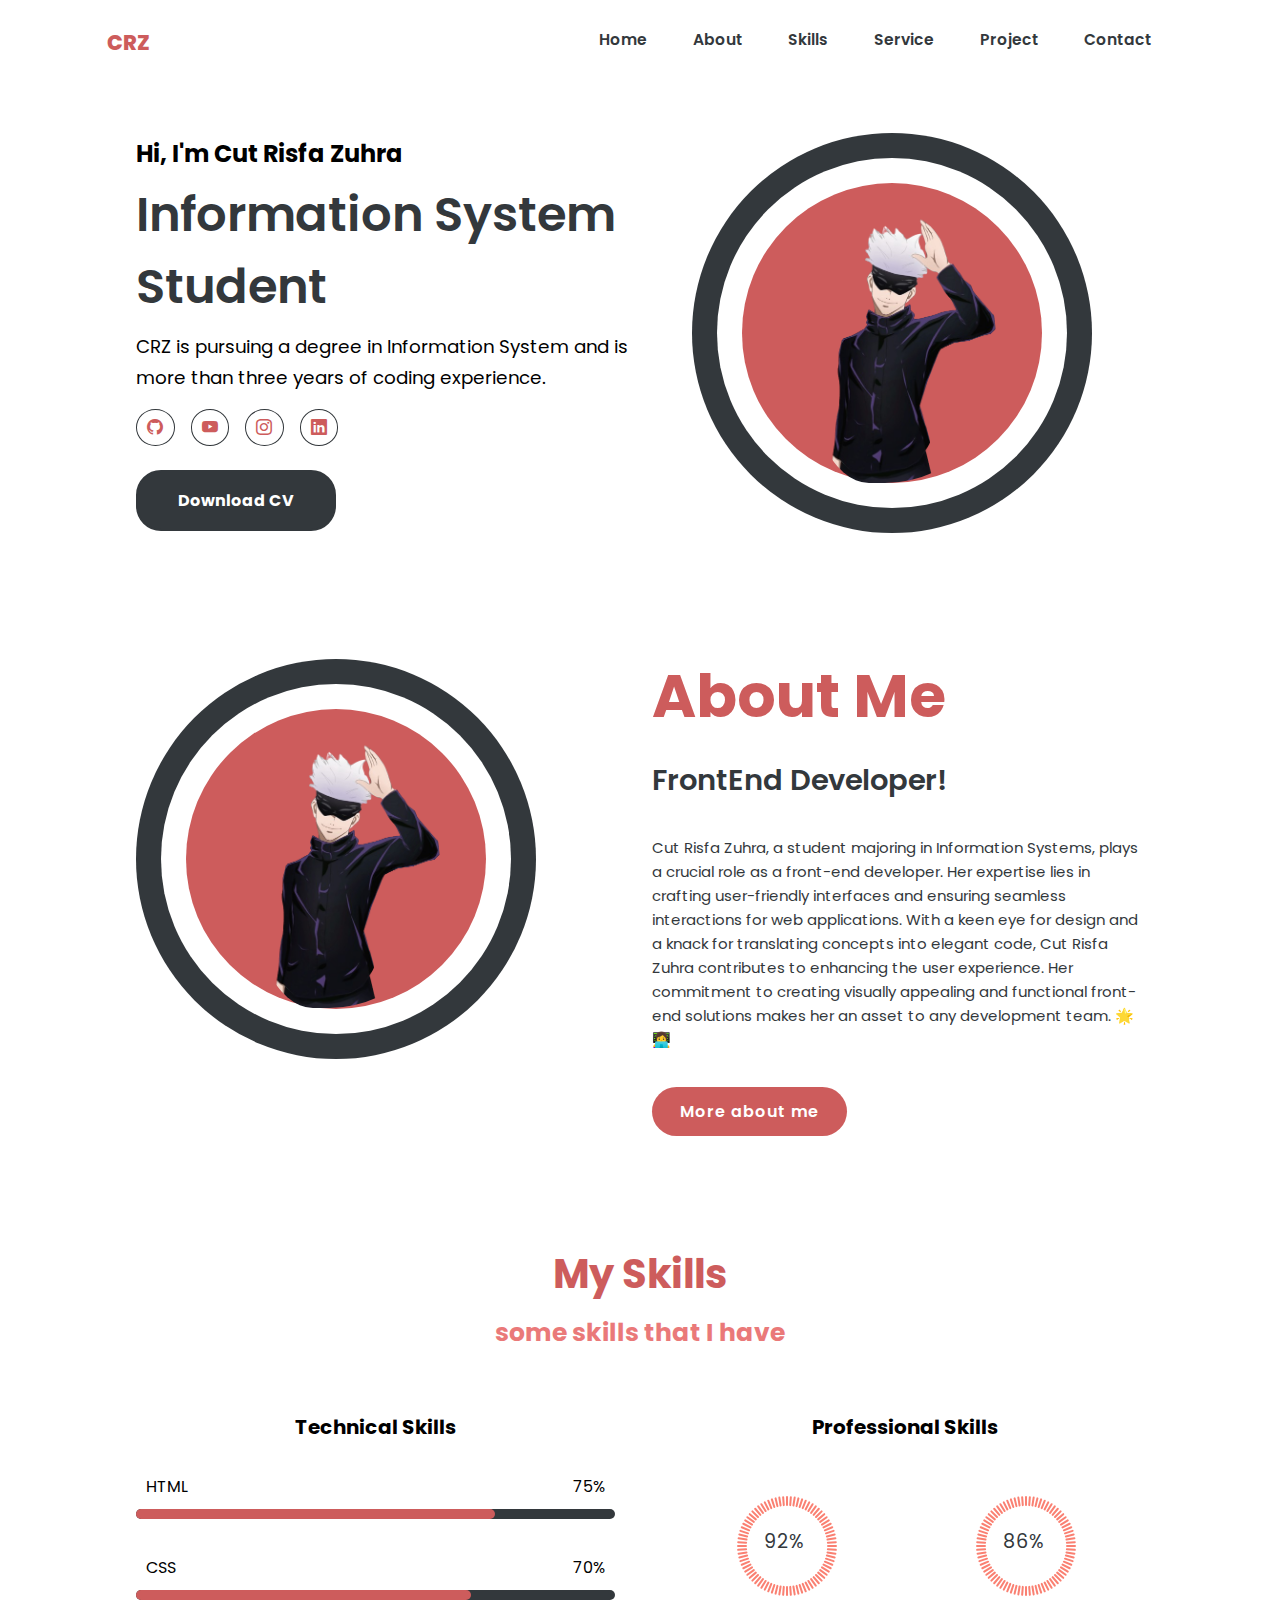
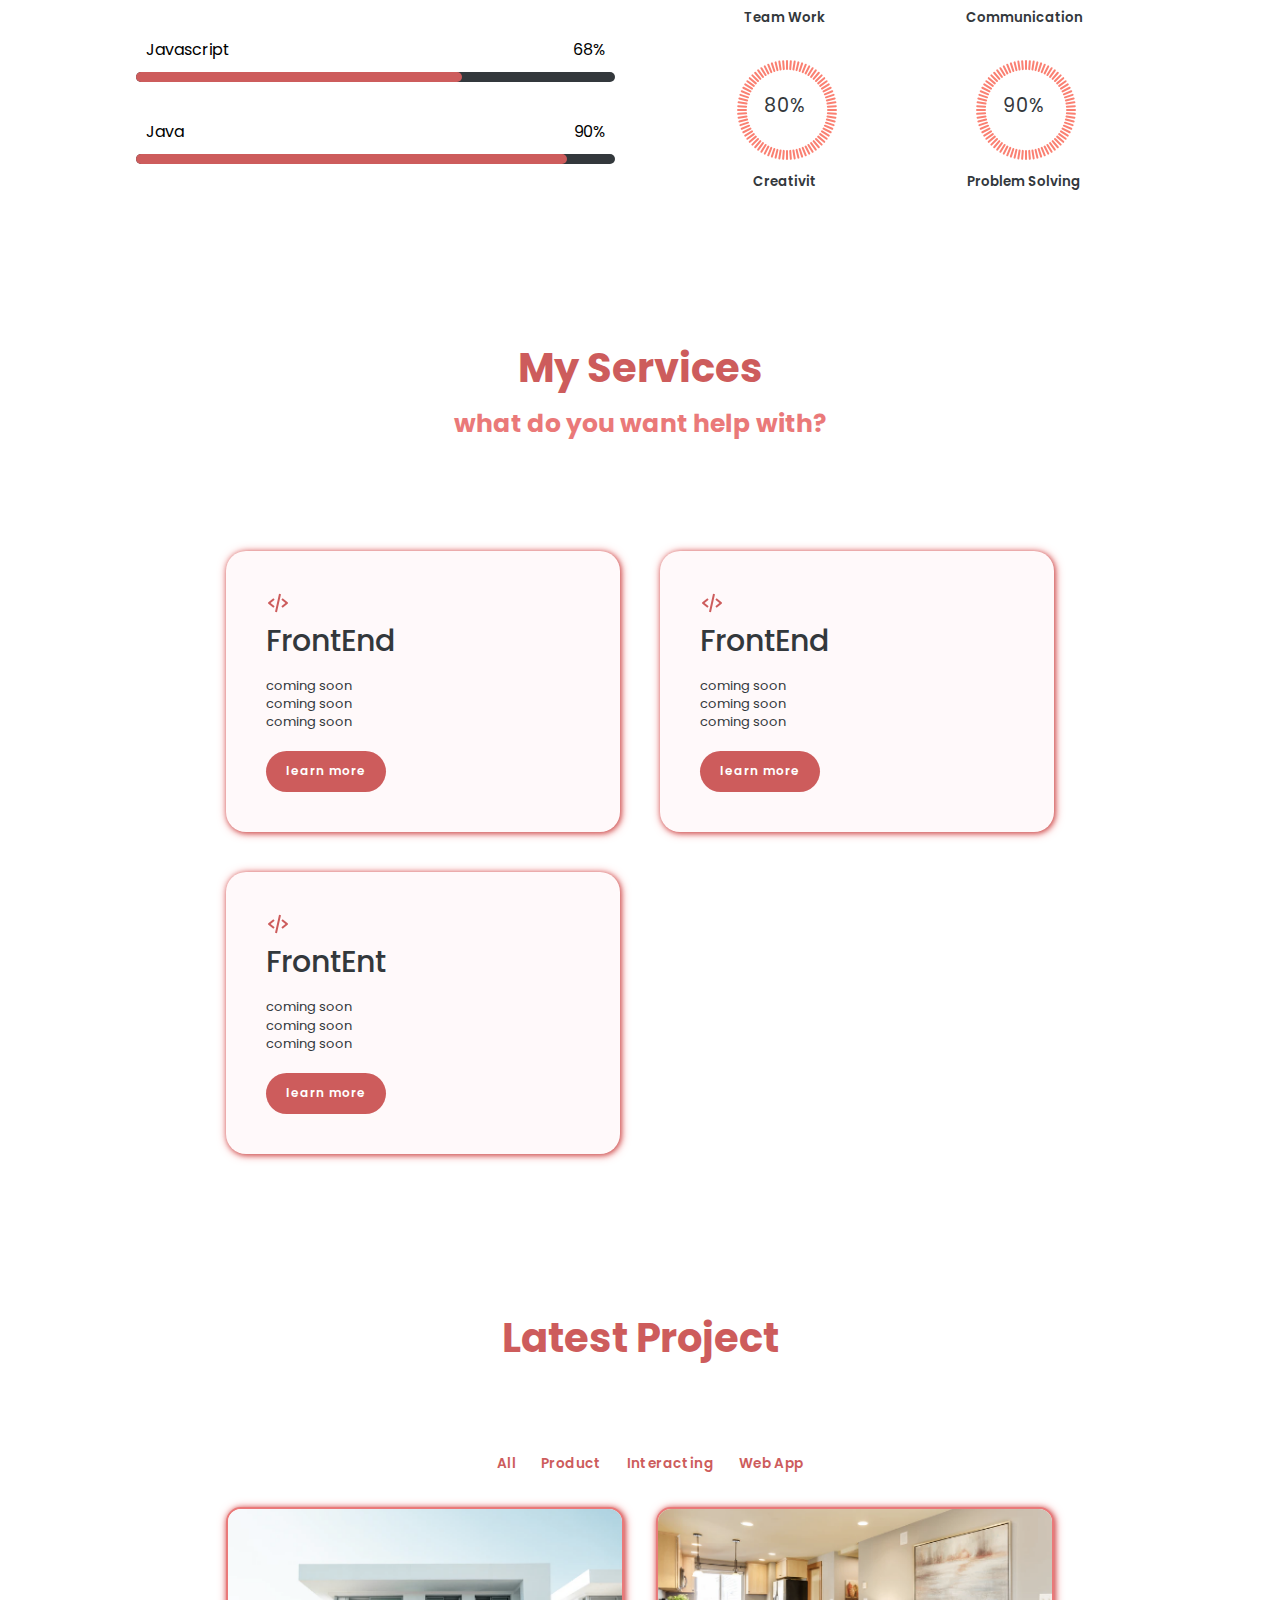
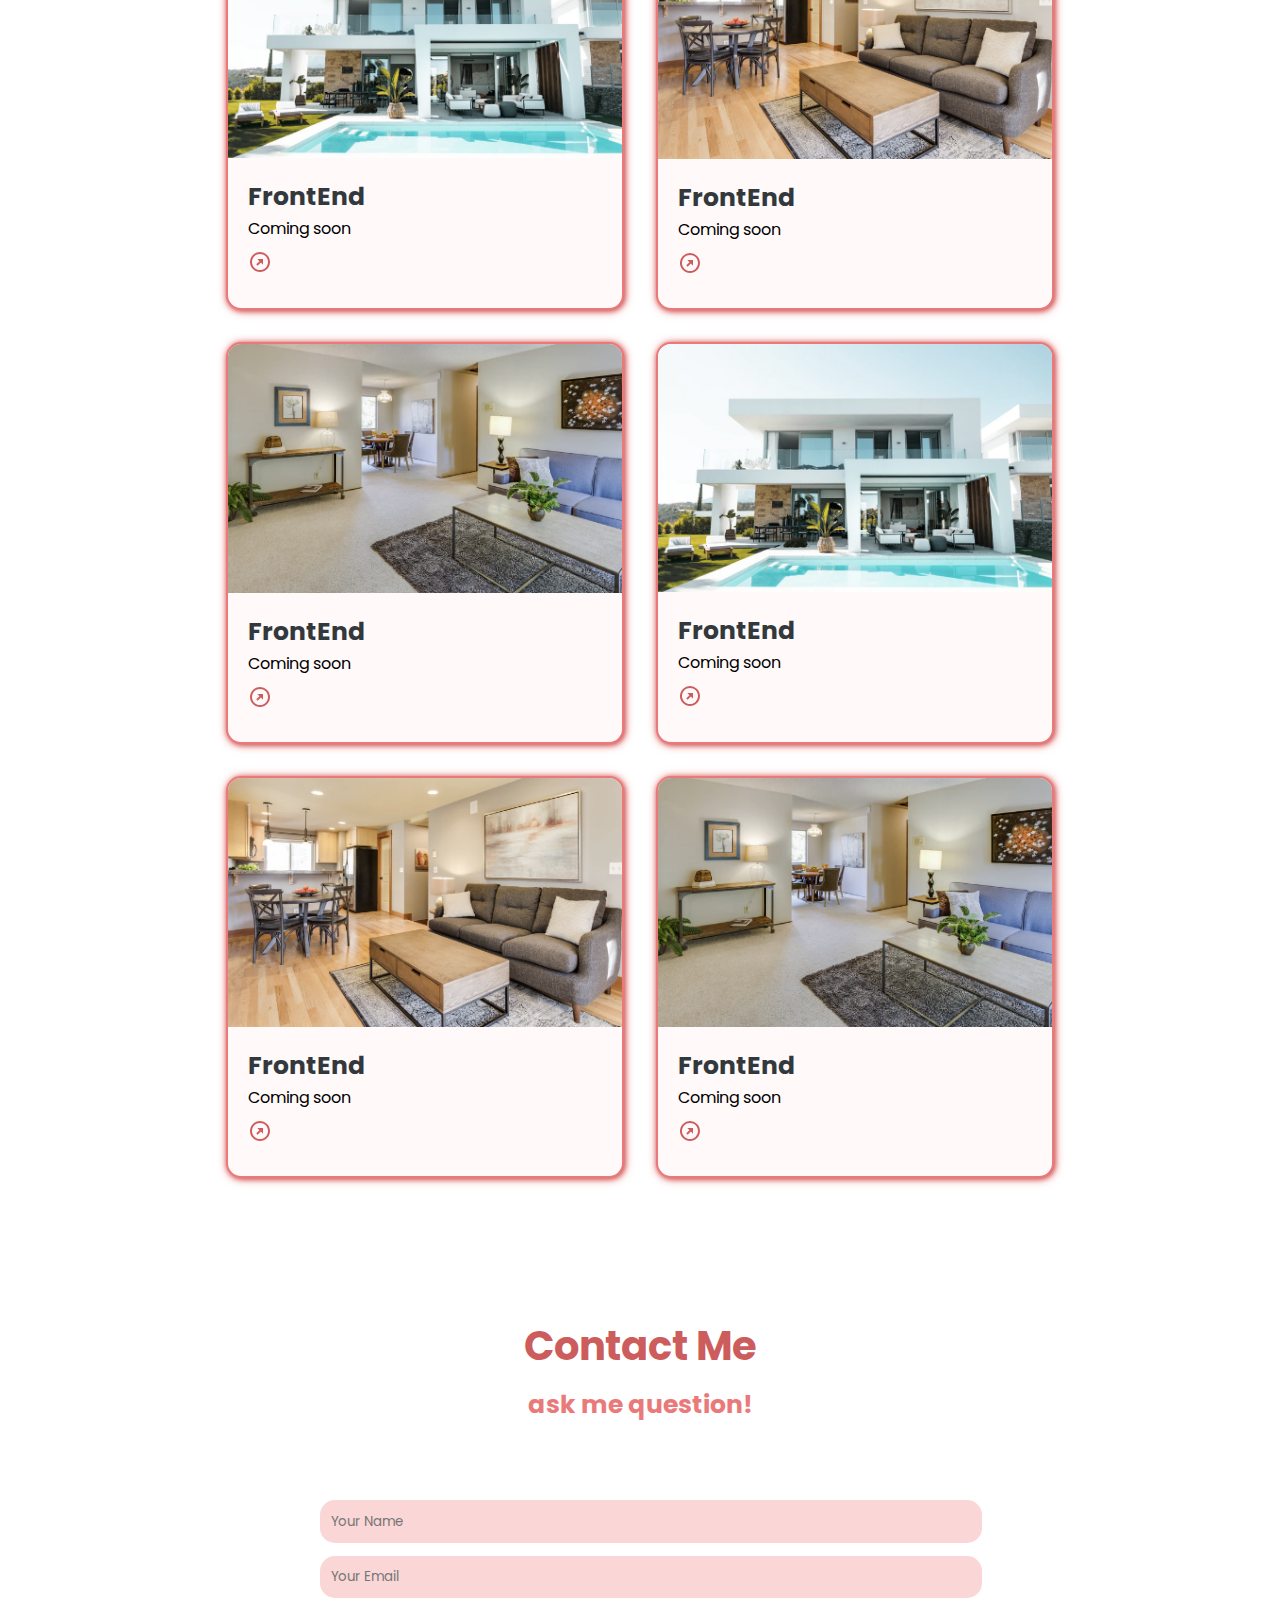
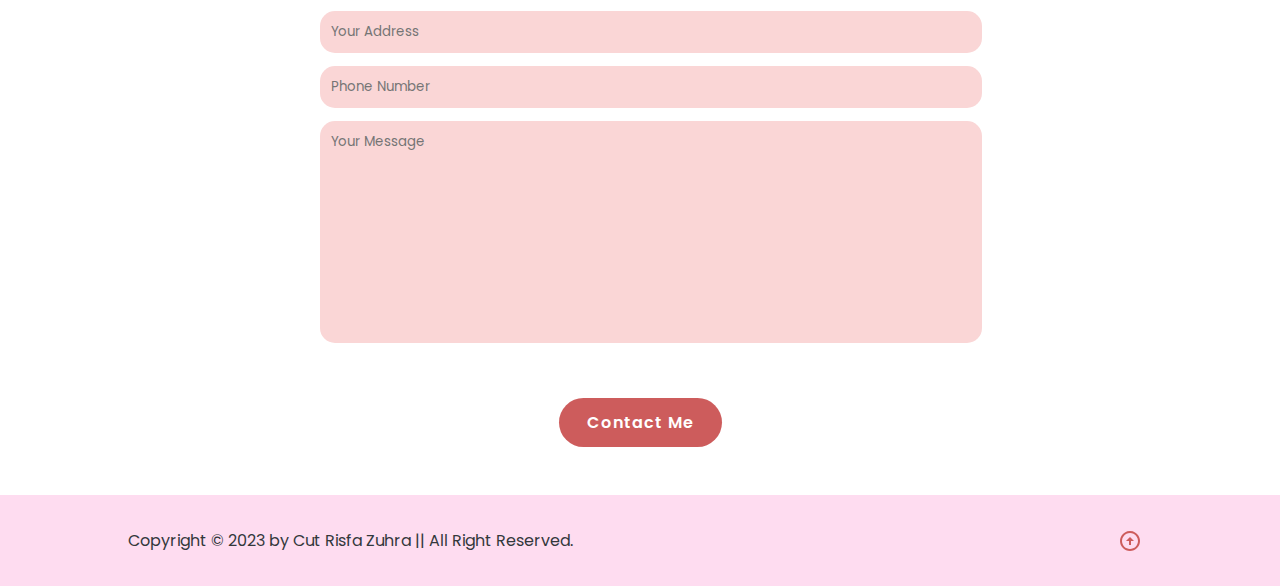
==== index.html @ cd4eb011 "update index" ====
<!DOCTYPE html>
<html lang="en">

<head>
    <meta charset="UTF-8">
    <meta http-equiv="X-UA-Compatible" content="IE=edge">
    <meta name="viewport" content="width=device-width, initial-scale=1.0">
    <link rel="stylesheet" href="https://cdn.jsdelivr.net/npm/bootstrap-icons@1.10.5/font/bootstrap-icons.css">
    <link rel="stylesheet" href="css/style.css">
    <title>Portfolio</title>
</head>
<body>
    <!----------------------NavBar---------------------->
    <header id="header">
        <div class="logo">
            <a href="#" id="logo">CRZ</a>
        </div>
        <input type="checkbox" id="click">
        <label for="click" class="mainicon">
            <div class="menu" id="menu">
                <i class="bi bi-list"></i>
            </div>
        </label>
        <nav>
            <a href="#home">Home</a>
            <a href="#about">About</a>
            <a href="#skill">Skills</a>
            <a href="#services">Service</a>
            <a href="#portofolio">Project</a>
            <a href="#contact">Contact</a>
        </nav>
    </header>

    <!----------------------Hero---------------------->
    <section>
        <div class="main">
            <div class="Information">
                <h3>Hi, I'm Cut Risfa Zuhra</h3>
                <h1>Information System Student</h1>
                <p> CRZ is pursuing a degree in Information System and is more than three years of coding experience.
                </p>
                <div class="social">
                    <a href="#"><i class="bi bi-github"></i></a>
                    <a href="#"><i class="bi bi-youtube"></i></a>
                    <a href="https://www.instagram.com/cutrisfz_?igsh=ZHUzdHJxN2Q1emQx"><i class="bi bi-instagram"></i></a>
                    <a href="https://www.linkedin.com/in/cut-risfa-zuhra-5b2788289?utm_source=share&utm_campaign=share_via&utm_content=profile&utm_medium=android_app"><i class="bi bi-linkedin"></i></a>
                </div>
                <button class="cv-btn">Download CV</button>
            </div>
            <div class="images">
                <div class="blue-bg-outer">
                   <div class="white-bg">
                        <div class="blue-bg">
                            <img src="img/gojo-satoru-greeting-795x1024-removebg-preview.png" alt="image">
                        </div>
                   </div>
                </div>
            </div>
        </div>
    </section>

    <!----------------------About---------------------->
    <section class="about" id="about">
        <div class="about-img">
            <div class="blue-bg-outer">
                <div class="white-bg">
                     <div class="blue-bg">
                         <img src="img/gojo-satoru-greeting-795x1024-removebg-preview.png" alt="image">
                     </div>
                </div>
             </div>
        </div>
        <div class="about-text">
            <h2>About Me</h2>
            <h4>FrontEnd Developer!</h4>
            <p>Cut Risfa Zuhra, a student majoring in Information Systems, plays a crucial role as a front-end developer. Her expertise lies in crafting user-friendly interfaces and ensuring seamless interactions for web applications. With a keen eye for design and a knack for translating concepts into elegant code, Cut Risfa Zuhra contributes to enhancing the user experience. Her commitment to creating visually appealing and functional front-end solutions makes her an asset to any development team. 🌟👩‍💻</p>
            <a href="#" class="btn-box">More about me</a>
        </div>
    </section>

    <!----------------------Skills---------------------->
    <section id="skill" class="skill">
        <h1 class="title">My Skills</h1>
        <h3 class="sub-title">some skills that I have</h3>
        <div class="skill-main">
            <div class="skill-left">
                <h3>Technical Skills</h3>
                <div class="skill-bar">
                    <div class="info">
                        <p>HTML</p>
                        <p>75%</p>
                    </div>
                    <div class="bar">
                        <span class="html"></span>
                    </div>
                </div>

                <div class="skill-bar">
                    <div class="info">
                        <p>CSS</p>
                        <p>70%</p>
                    </div>
                    <div class="bar">
                        <span class="css"></span>
                    </div>
                </div>

                <div class="skill-bar">
                    <div class="info">
                        <p>Javascript</p>
                        <p>68%</p>
                    </div>
                    <div class="bar">
                        <span class="javascript"></span>
                    </div>
                </div>

                <div class="skill-bar">
                    <div class="info">
                        <p>Java</p>
                        <p>90%</p>
                    </div>
                    <div class="bar">
                        <span class="java"></span>
                    </div>
                </div>
            </div>
            <div class="skill-right">
                <h3>Professional Skills</h3>
                <div class="professional">
                    <div class="box">
                        <div class="circle" data-dots="80" data-percent="92"></div>
                        <div class="text">
                            <big>92%</big>
                            <small>Team Work</small>
                        </div>
                    </div>

                    <div class="box">
                        <div class="circle" data-dots="80" data-percent="86"></div>
                        <div class="text">
                            <big>86%</big>
                            <small>Communication</small>
                        </div>
                    </div>

                    <div class="box">
                        <div class="circle" data-dots="80" data-percent="80"></div>
                        <div class="text">
                            <big>80%</big>
                            <small>Creativit</small>
                        </div>
                    </div>

                    <div class="box">
                        <div class="circle" data-dots="80" data-percent="90"></div>
                        <div class="text">
                            <big>90%</big>
                            <small>Problem Solving</small>
                        </div>
                    </div>

                </div>
            </div>
        </div>
    </section>

    <!----------------------Service---------------------->
    <section>
        <div class="services" id="services">
            <div class="container">
                <h1 class="title">My Services</h1>
                <h3 class="sub-title">what do you want help with?</h3>
                <div class="services-list">
                    <div>
                        <svg xmlns="http://www.w3.org/2000/svg" width="24" height="24" viewBox="0 0 24 24" style="fill: rgba(205, 92, 92, 1);transform: msFilter"><path d="m7.375 16.781 1.25-1.562L4.601 12l4.024-3.219-1.25-1.562-5 4a1 1 0 0 0 0 1.562l5 4zm9.25-9.562-1.25 1.562L19.399 12l-4.024 3.219 1.25 1.562 5-4a1 1 0 0 0 0-1.562l-5-4zm-1.649-4.003-4 18-1.953-.434 4-18z"></path></svg>
                        <h2>FrontEnd</h2>
                        <p>coming soon</p>
                        <p>coming soon</p>
                        <p>coming soon</p>
                        <a href="#" class="read">learn more</a>
                    </div>
                    <div>
                        <svg xmlns="http://www.w3.org/2000/svg" width="24" height="24" viewBox="0 0 24 24" style="fill: rgba(205, 92, 92, 1);transform: msFilter"><path d="m7.375 16.781 1.25-1.562L4.601 12l4.024-3.219-1.25-1.562-5 4a1 1 0 0 0 0 1.562l5 4zm9.25-9.562-1.25 1.562L19.399 12l-4.024 3.219 1.25 1.562 5-4a1 1 0 0 0 0-1.562l-5-4zm-1.649-4.003-4 18-1.953-.434 4-18z"></path></svg>
                        <h2>FrontEnd</h2>
                        <p>coming soon</p>
                        <p>coming soon</p>
                        <p>coming soon</p>
                        <a href="#" class="read">learn more</a>
                    </div>
                    <div>
                        <svg xmlns="http://www.w3.org/2000/svg" width="24" height="24" viewBox="0 0 24 24" style="fill: rgba(205, 92, 92, 1);transform: msFilter"><path d="m7.375 16.781 1.25-1.562L4.601 12l4.024-3.219-1.25-1.562-5 4a1 1 0 0 0 0 1.562l5 4zm9.25-9.562-1.25 1.562L19.399 12l-4.024 3.219 1.25 1.562 5-4a1 1 0 0 0 0-1.562l-5-4zm-1.649-4.003-4 18-1.953-.434 4-18z"></path></svg>
                        <h2>FrontEnt</h2>
                        <p>coming soon</p>
                        <p>coming soon</p>
                        <p>coming soon</p>
                        <a href="#" class="read">learn more</a>
                    </div>
                </div>
            </div>
        </div>
    </section>

    <!----------------------Project---------------------->
    <section id="portofolio" class="portofolio">
        <div class="main-text">
            <h1 class="title">Latest Project</h1>
        </div>
        <div class="container">
            <div class="fillter-button">
                <button class="btn" data-filter="all">All</button>
                <button class="btn" data-filter=".product">Product</button>
                <button class="btn" data-filter=".inter">Interacting</button>
                <button class="btn" data-filter=".web">Web App</button>
            </div>
            <div class="portofolio-list">
                <div class="porto-box mix product">
                    <div class="porto-image">
                        <img src="img/house-4.png">
                    </div>
                    <div class="porto-content">
                        <h3>FrontEnd</h3>
                        <p>Coming soon</p>
                        <a href="#"><svg xmlns="http://www.w3.org/2000/svg" width="24" height="24" viewBox="0 0 24 24" style="fill: rgba(205, 92, 92, 1);transform: msFilter"><path d="M12.006 2.007a9.927 9.927 0 0 0-7.071 2.922c-3.898 3.899-3.898 10.243 0 14.142 1.885 1.885 4.396 2.923 7.071 2.923s5.187-1.038 7.071-2.923c3.898-3.898 3.898-10.242 0-14.142a9.928 9.928 0 0 0-7.071-2.922zm5.657 15.649c-1.507 1.507-3.517 2.337-5.657 2.337s-4.15-.83-5.657-2.337c-3.118-3.119-3.118-8.194 0-11.313 1.507-1.507 3.516-2.336 5.657-2.336s4.15.829 5.657 2.336c3.118 3.119 3.118 8.194 0 11.313z"></path><path d="m11.467 11.125-3.214 3.214 1.414 1.414 3.214-3.214 2.125 2.124V9H9.343z"></path></svg></a>
                    </div>
                </div>

                <div class="porto-box mix inter">
                    <div class="porto-image">
                        <img src="img/house-2.png">
                    </div>
                    <div class="porto-content">
                        <h3>FrontEnd</h3>
                        <p>Coming soon</p>
                        <a href="#"><svg xmlns="http://www.w3.org/2000/svg" width="24" height="24" viewBox="0 0 24 24" style="fill: rgba(205, 92, 92, 1);transform: msFilter"><path d="M12.006 2.007a9.927 9.927 0 0 0-7.071 2.922c-3.898 3.899-3.898 10.243 0 14.142 1.885 1.885 4.396 2.923 7.071 2.923s5.187-1.038 7.071-2.923c3.898-3.898 3.898-10.242 0-14.142a9.928 9.928 0 0 0-7.071-2.922zm5.657 15.649c-1.507 1.507-3.517 2.337-5.657 2.337s-4.15-.83-5.657-2.337c-3.118-3.119-3.118-8.194 0-11.313 1.507-1.507 3.516-2.336 5.657-2.336s4.15.829 5.657 2.336c3.118 3.119 3.118 8.194 0 11.313z"></path><path d="m11.467 11.125-3.214 3.214 1.414 1.414 3.214-3.214 2.125 2.124V9H9.343z"></path></svg></a>
                    </div>
                </div>

                <div class="porto-box mix web">
                    <div class="porto-image">
                        <img src="img/house-3.png">
                    </div>
                    <div class="porto-content">
                        <h3>FrontEnd</h3>
                        <p>Coming soon</p>
                        <a href="#"><svg xmlns="http://www.w3.org/2000/svg" width="24" height="24" viewBox="0 0 24 24" style="fill: rgba(205, 92, 92, 1);transform: msFilter"><path d="M12.006 2.007a9.927 9.927 0 0 0-7.071 2.922c-3.898 3.899-3.898 10.243 0 14.142 1.885 1.885 4.396 2.923 7.071 2.923s5.187-1.038 7.071-2.923c3.898-3.898 3.898-10.242 0-14.142a9.928 9.928 0 0 0-7.071-2.922zm5.657 15.649c-1.507 1.507-3.517 2.337-5.657 2.337s-4.15-.83-5.657-2.337c-3.118-3.119-3.118-8.194 0-11.313 1.507-1.507 3.516-2.336 5.657-2.336s4.15.829 5.657 2.336c3.118 3.119 3.118 8.194 0 11.313z"></path><path d="m11.467 11.125-3.214 3.214 1.414 1.414 3.214-3.214 2.125 2.124V9H9.343z"></path></svg></a>
                    </div>
                </div>
                <div class="porto-box mix product">
                    <div class="porto-image">
                        <img src="img/house-4.png">
                    </div>
                    <div class="porto-content">
                        <h3>FrontEnd</h3>
                        <p>Coming soon</p>
                        <a href="#"><svg xmlns="http://www.w3.org/2000/svg" width="24" height="24" viewBox="0 0 24 24" style="fill: rgba(205, 92, 92, 1);transform: msFilter"><path d="M12.006 2.007a9.927 9.927 0 0 0-7.071 2.922c-3.898 3.899-3.898 10.243 0 14.142 1.885 1.885 4.396 2.923 7.071 2.923s5.187-1.038 7.071-2.923c3.898-3.898 3.898-10.242 0-14.142a9.928 9.928 0 0 0-7.071-2.922zm5.657 15.649c-1.507 1.507-3.517 2.337-5.657 2.337s-4.15-.83-5.657-2.337c-3.118-3.119-3.118-8.194 0-11.313 1.507-1.507 3.516-2.336 5.657-2.336s4.15.829 5.657 2.336c3.118 3.119 3.118 8.194 0 11.313z"></path><path d="m11.467 11.125-3.214 3.214 1.414 1.414 3.214-3.214 2.125 2.124V9H9.343z"></path></svg></a>
                    </div>
                </div>

                <div class="porto-box mix inter">
                    <div class="porto-image">
                        <img src="img/house-2.png">
                    </div>
                    <div class="porto-content">
                        <h3>FrontEnd</h3>
                        <p>Coming soon</p>
                        <a href="#"><svg xmlns="http://www.w3.org/2000/svg" width="24" height="24" viewBox="0 0 24 24" style="fill: rgba(205, 92, 92, 1);transform: msFilter"><path d="M12.006 2.007a9.927 9.927 0 0 0-7.071 2.922c-3.898 3.899-3.898 10.243 0 14.142 1.885 1.885 4.396 2.923 7.071 2.923s5.187-1.038 7.071-2.923c3.898-3.898 3.898-10.242 0-14.142a9.928 9.928 0 0 0-7.071-2.922zm5.657 15.649c-1.507 1.507-3.517 2.337-5.657 2.337s-4.15-.83-5.657-2.337c-3.118-3.119-3.118-8.194 0-11.313 1.507-1.507 3.516-2.336 5.657-2.336s4.15.829 5.657 2.336c3.118 3.119 3.118 8.194 0 11.313z"></path><path d="m11.467 11.125-3.214 3.214 1.414 1.414 3.214-3.214 2.125 2.124V9H9.343z"></path></svg></a>
                    </div>
                </div>

                <div class="porto-box mix web">
                    <div class="porto-image">
                        <img src="img/house-3.png">
                    </div>
                    <div class="porto-content">
                        <h3>FrontEnd</h3>
                        <p>Coming soon</p>
                        <a href="#"><svg xmlns="http://www.w3.org/2000/svg" width="24" height="24" viewBox="0 0 24 24" style="fill: rgba(205, 92, 92, 1);transform: msFilter"><path d="M12.006 2.007a9.927 9.927 0 0 0-7.071 2.922c-3.898 3.899-3.898 10.243 0 14.142 1.885 1.885 4.396 2.923 7.071 2.923s5.187-1.038 7.071-2.923c3.898-3.898 3.898-10.242 0-14.142a9.928 9.928 0 0 0-7.071-2.922zm5.657 15.649c-1.507 1.507-3.517 2.337-5.657 2.337s-4.15-.83-5.657-2.337c-3.118-3.119-3.118-8.194 0-11.313 1.507-1.507 3.516-2.336 5.657-2.336s4.15.829 5.657 2.336c3.118 3.119 3.118 8.194 0 11.313z"></path><path d="m11.467 11.125-3.214 3.214 1.414 1.414 3.214-3.214 2.125 2.124V9H9.343z"></path></svg></a>
                    </div>
                </div>
            </div>
        </div>
    </section>

    <!----------------------Contact Me---------------------->
    <section id="contact" class="contant">
        <div class="main-text">
            <h1 class="title">Contact Me</h1>
            <h3 class="sub-title">ask me question!</h3>
        </div>

        <form action="#">
            <input type="text" placeholder="Your Name">
            <input type="text" placeholder="Your Email">
            <input type="text" placeholder="Your Address">
            <input type="Number" placeholder="Phone Number">
            <textarea name="" id="" cols="30" rows="10" placeholder="Your Message"></textarea>
            <div class="btn-box formButton">
                <a href="#" class="btn">Contact Me</a>
            </div>
        </form>
    </section>
    
    <!----------------------Footer---------------------->
    <footer>
        <p>Copyright &copy; 2023 by Cut Risfa Zuhra || All Right Reserved.</p>
        <a href="#home"><svg xmlns="http://www.w3.org/2000/svg" width="24" height="24" viewBox="0 0 24 24" style="fill: rgba(205, 92, 92, 1);transform: msFilter"><path d="M12.001 1.993C6.486 1.994 2 6.48 2 11.994c.001 5.514 4.487 10 10 10 5.515 0 10.001-4.486 10.001-10s-4.486-10-10-10.001zM12 19.994c-4.41 0-7.999-3.589-8-8 0-4.411 3.589-8 8.001-8.001 4.411.001 8 3.59 8 8.001s-3.589 8-8.001 8z"></path><path d="m12.001 8.001-4.005 4.005h3.005V16h2v-3.994h3.004z"></path></svg></a>
    </footer>


    <script src="js/script.js"></script>
    <script src="js/script2.js"></script>
</body>
</html>
---- css/style.css ----
@import url('https://fonts.googleapis.com/css2?family=Outfit:wght@200;300;400;500;600;700;800&family=Roboto:wght@100;300;400&display=swap');
@import url('https://fonts.googleapis.com/css2?family=Poppins:wght@100;200;300;400;500;600;700;800;900&family=Sora:wght@100;300;500;700&display=swap');

:root {
    --primary-color: #CD5C5C;
    --secondary-color: #CD5C5C;
}

* {
    margin: 0;
    padding: 0;
    font-family: 'Poppins', sans-serif;
}

body {
    font-family: 'Outfit', sans-serif;
    margin: auto;
}

/*---------------------Scroll---------------------*/
::-webkit-scrollbar {
    width: 5px;
}
  
::-webkit-scrollbar-track {
    box-shadow: inset 0 0 5px white;
    border-radius: 10px;
}
  
::-webkit-scrollbar-thumb {
    background-color: #CD5C5C;
    width: 5px;
    border-radius: 10px;
}
  
::-webkit-scrollbar-thumb:hover {
    background-color: #CD5C5C;
    width: 5px;
}

/*---------------------NavBar---------------------*/

header {
    padding: 1.7rem 0;
    display: flex;
    justify-content: space-around;
    background-color: transparent;
    align-content: center;
}

.logo a {
    font-size: 1.3rem;
    font-weight: 800;
    color: var(--primary-color);
    text-decoration: none;
}

nav {
    z-index: 1;
}

nav a {
    color: #33383C;
    text-decoration: none;
    font-size: .97rem;
    font-weight: 600;
    padding: 0.4rem 1.3rem;

}

#click {
    display: none;
}

.menu {
    display: none;
}


nav a {
    position: relative;
}

nav a::before {
    content: "";
    position: absolute;
    bottom: 0;
    width: calc(100% - 2.5rem);
    height: 3px;
    background-color: var(--primary-color);
    transform: scale(0, 1);
    transform-origin: left;
    transition: transform .3s ease;
}

nav a:hover::before {
    transform: scale(1, 1);
}

section {
    margin: 3rem 8.5rem;
}

.main {
    display: flex;
    flex-wrap: wrap;
    justify-content: space-between;
    align-items: center;
}
.main h3 {
    font-size: 1.5rem;
}
.main h1 {
    font-size: 3rem;
    font-weight: 600;
    margin-top: .5rem;
    color: #33383C;
}
.main p {
    line-height: 1.7;
    font-size: 1.15rem;
    margin-top: .5rem;
}
.Information {
    width: 50%;
}

.social {
    display: flex;
    flex-wrap: wrap;
    gap: 1rem;
    margin-top: 1rem;
}

.social a {
    color: var(--secondary-color);
    font-size: 1rem;
    border: 1px solid #33383C;
    border-radius: 50%;
    padding: 0.3rem;
    text-align: center;
    width: 27px;
    height: 25px;
    display: grid;
    place-items: center;

}

.social a:hover {
    color: #fff;
    background-color: var(--secondary-color);
    box-shadow: 0 0 20px var(--secondary-color);
    border-color: var(--secondary-color);
    transition: all .3s ease-in-out;

}

/*---------------------Image---------------------*/

.images {
    width: 25em;
    height: 25em;
    border-radius: 50%;
    margin: auto;
}

.blue-bg-outer {
    width: 25em;
    height: 25em;
    border-radius: 50%;
    background: #33383C;
    display: grid;
    place-items: center;
}

.white-bg {
    width: 21.875em;
    height: 21.875em;
    border-radius: 50%;
    background: #fff;
    display: grid;
    place-items: center;
}

.blue-bg {
    width: 18.75em;
    height: 18.75em;
    border-radius: 50%;
    background: var(--primary-color);
}

.blue-bg img {
    padding-top: 29px;
    padding-left: 60px;
    position: relative;
    width: 70%;
    border-radius: 47%;
}


/*---------------------Button---------------------*/
.cv-btn {
    margin-top: 1.5rem;
    padding: 1em 2.5em;
    border-radius: 25px;
    background-color: #33383C;
    font-size: 1rem;
    font-weight: bold;
    color: white;
    border: 2px solid #33383C;
    cursor: pointer;
    transition: .3s ease-in;
}
.cv-btn:hover {
    background-color: transparent;
    color: var(--primary-color);
}

/*---------------------About Me---------------------*/
.about {
    display: grid;
    grid-template-columns: repeat(2, 1fr);
    align-items: center;
    gap: 1.5rem; 
}

.about-img img {
    padding-top: 29px;
    padding-left: 60px;
    position: relative;
    width: 70%;
    border-radius: 47%;
}

.about-text h2 {
    margin-top: 70px;
    font-size: 60px;
    color:#CD5C5C;
}

.about-text h4 {
    font-size: 29px;
    font-weight: 600;
    color: #33383C;
    line-height: 1.7;
    margin: 15px 0 30px;
}

.about-text p {
    color: #33383C;
    line-height: 1.6;
    font-size: 15px;
    font-weight: 400;
    margin-bottom: 4;
}

.btn-box {
    display: inline-block;
    padding: 12px 28px;
    background: #CD5C5C;
    border-radius: 40px;
    font-size: 16px;
    color: white;
    letter-spacing: 1px;
    text-decoration: none;
    font-weight: 600;
    margin-top: 35px;
}

.btn-box:hover {
    box-shadow: 0 0 5px #CD5C5C,
    0 0 15px #CD5C5C, 0 0 20px #CD5C5C,
    0 0 50px #CD5C5C, 0 0 100px #CD5C5C
}

/*---------------------Skills---------------------*/

.skill h1 {
    padding-top: 60px;
}

.title {
    text-align: center;
    font-size: 40px;
    padding-bottom: 10px;
    color: #CD5C5C;
}

.sub-title {
    text-align: center;
    font-size: 25px;
    padding-bottom: 60px;
    color: #ea7979;
}

.skill-bar span {
    color: #CD5C5C;
}

.skill-main {
    width: 100%;
    display: grid;
    grid-template-columns: repeat(2,1fr);
    grid-row-gap: 30px;
    grid-column-gap: 50px;
}

.skill-bar {
    margin-bottom: 2.3rem;
}

.skill-main h3 {
    margin-bottom: 2rem;
    font-size: 20px;
    text-align: center;
}

.skill-left .skill-bar .info{
    display: flex;
    justify-content: space-between;
    align-items: center;
    padding: 0 10px;
}

.skill-left .skill-bar .bar{
    width: 100%;
    height: 10px;
    background-color: #33383C;
    border-radius: 25px;
    margin-top: 10px;
    position: relative;
}

.skill-bar .bar span {
    width: 50%;
    height: 100%;
    position: absolute;
    left: 0;
    border-radius: 25px;
    background: #CD5C5C;
}

.skill-bar .bar .html {
    width: 75%;
    animation: html 2s;
}
.skill-bar .bar .css {
    width: 70%;
    animation: css 3s;
}
.skill-bar .bar .javascript {
    width: 68%;
    animation: javascript 4s;
}
.skill-bar .bar .java {
    width: 90%;
    animation: java 5s;
}

@keyframes html {
    0% {
        width: 0%;
    }
    100% {
        width: 75%;
    }
}

@keyframes css {
    0% {
        width: 0%;
    }
    100% {
        width: 70%;
    }
}

@keyframes javascript {
    0% {
        width: 0%;
    }
    100% {
        width: 68%;
    }
}

@keyframes java {
    0% {
        width: 0%;
    }
    100% {
        width: 90%;
    }
}

.professional {
    display: grid;
    grid-template-columns: 1fr 1fr;
}

.box {
    position: relative;
    margin: 10px 0;
    flex: 1 1 15rem; 
}

.box .text {
    text-align: center;
    color: #33383C;
    font-size: 1rem;
}

.box .text big{
    font: 400;
    letter-spacing: 1px;
    position: absolute;
    top: 40%;
    left: 50%;
    transform: translate(-50%, -50%);
}

.box .text small {
    display: block;
    font-weight: 600;
}

.circle {
    width: 100%;
    height: 120px;
    display: flex;
    justify-content: center;
    align-items: center;
    border: 2px solid #fff;
}

.circle .points {
    width: 2px;
    height: 10px;
    background-color: salmon;
    position: absolute;
    border-radius: 3px;
    transform: rotate(calc(var(--i)*var(--rot))) translateY(-45px);
    animation: glow 0.04s linear forwards;
    animation-delay: calc(var(--i)*0.05s);
}

@keyframes glow {
    0% {
        background: #fff;
        box-shadow: none;
    }
    100% {
        background: #ea7979;
        box-shadow: aqua;
    }
}


/*---------------------Service---------------------*/
.services {
    color: #33383C;
    font-size: 20px;
    line-height: 1.4;
    margin-bottom: 4rem;
}

.container {
    padding: 90px;
}

.services-list {
    display: grid;
    grid-template-columns: repeat(auto-fit, minmax(259px, 1fr));
    grid-gap: 40px;
    margin-top: 50px;
}

.services-list div {
    background-color: rgb(255, 249, 250);
    padding: 40px;
    font-size: 13px;
    font-weight: 13px;
    border-right: 10px;
    border-radius: 20px;
    transition: background 0.5s, transform 0.5s;
    box-shadow: 1px 1px 5px #CD5C5C,
                1px 1px 10px #ea7979
}

.services-list div i {
    font-size: 50px;
    margin-bottom: 30px;
}

.services-list div h2 {
    font-size: 30px;
    font-weight: 500;
    margin-bottom: 15px;
}

.services-list div a {
    text-decoration: none;
    color: #fff;
    font-size: 12px;
    margin-top: 20px;
    display: inline-block;
}

.read {
    display: inline-block;
    padding: 12px 20px;
    background: #CD5C5C;
    border-radius: 40px;
    font-size: 16px;
    color: #33383C;
    letter-spacing: 1px;
    text-decoration: none;
    font-weight: 600;
    animation: slideTop 1s ease forwards;
    animation-delay: 1s;
}

.read:hover {
    box-shadow: 0 0 5px #CD5C5C,
    0 0 15px #CD5C5C, 0 0 20px #CD5C5C,
    0 0 50px #CD5C5C, 0 0 100px #CD5C5C
}

.services-list div:hover {
    transform: translateY(-10px);
}

/*---------------------Projects---------------------*/
.fillter-button {
    margin: 2rem;
    text-align: center;
}

.portofolio h1 {
    margin-bottom: -50px;
}

.fillter-button .btn {
    background: none;
    outline: none;
    border: none;
    cursor: pointer;
    font-size: .85rem;
    font-weight: 600;
    letter-spacing: .4px;
    margin-left: 1.3rem;
    color: #CD5C5C;
}

.fillter-button .btn:hover {
    color: #ea7979;
}

.portofolio-list {
    display: grid;
    grid-template-columns: repeat(auto-fit, minmax(270px, 1fr));
    gap: 2rem;
}

.portofolio-list .porto-content:hover {
    transform: translateY(-10px);
}

.porto-box {
    border-radius: 15px;
    overflow: hidden;
    background:  rgb(255, 249, 250);
    grid-template-rows: 1fr auto;
    align-items: center;
    border: 2px solid #ea7979;
    box-shadow: 1px 1px 5px #CD5C5C,
    1px 1px 10px #ea7979
}

.porto-image {
    display: flex;
    align-items: center;
    justify-content: center;
}

.porto-image img {
    width: 100%;
    opacity: .5s;
    height: 100%;
    transition: .5s;
}

.porto-content {
    padding: 20px;
    border-right: 10px;
    transition: background 0.5s, transform 0.5s;
}

.porto-content h3 {
    font-size: 25px;
    color: #33383C;
}

.porto-content a {
    font-size: 30px;
    color: #33383C;
    align-items: center;
}


/*---------------------Contact Me---------------------*/
.contant form {
    text-align: center;
    max-width: 40rem;
    margin: 1rem auto;
    margin-bottom: 3rem;
}

.contant form input,
.contant form textarea {
    width: 100%;
    color: #CD5C5C;
    background: #fad6d6;
    margin-bottom: .8rem;
    border: none;
    border-radius: 15px;
    padding: .7rem;
}

.contant form textarea {
    resize: none;
}

.formButton .btn{
    background: #CD5C5C;
    text-decoration: none;
    color: #fff;
}

/*---------------------Footer---------------------*/
footer {
    padding: 1.5rem 10%;
    display: flex;
    align-items: center;
    justify-content: space-between;
    background: #fedcf0;
}

footer p {
    color: #33383C;
    
}

footer a{
    display: inline-flex;
    justify-content: center;
    padding: .6rem;
    border-radius: 5px;
}

footer a svg {
    font-size: 1rem;
}



/*---------------------Responsive---------------------*/

@media only screen and (max-width: 1024px) {
    html {
        font-size: 80%;
    }
}

@media screen and (max-width: 768px) {
    html {
        font-size: 100%;
    }

    .menu {
        display: block;
    }

    .menu {
        font-size: 1.5rem;
        color: var(--primary-color);
    }

    header {
        padding: 0.7rem 1rem;
        justify-content: space-between;
    }

    nav {
        position: absolute;
        display: flex;
        flex-direction: column;
        text-align: center;
        background-color: #fff;
        left: -100%;
        width: 100%;
        height: 100vh;
        top: 3rem;
        transition: all 0.3s ease;
    }

    nav a {
        color: var(--primary-color);
    }
    #click:checked~nav {
        left: 0;
    }
    nav a::before {
        content: none;
    }
    section {
        margin: 1rem 1.5rem;
    }
    .Information {
        width: 100%;
    }   
}

@media only screen and (max-width: 480px) {

    section {
        margin: 0 1rem;
    }
    .images {
        min-width: 15em;
    }

    .blue-bg-outer {
        width: 20em;
        height: 20em;
        margin: auto;

    }

    .white-bg {
        width: 16.875em;
        height: 16.875em;
    }

    .blue-bg {
        width: 12.75em;
        height: 12.75em;
    }

}

@media only screen and (max-width: 320px) {
    .images {
        height: 17em;
    }
    .blue-bg-outer {
        width: 16em;
        height: 16em;

    }

    .white-bg {
        width: 13em;
        height: 13em;
    }

    .blue-bg {
        width: 11em;
        height: 11em;
    }

    .blue-bg img {
        position: relative;
        bottom: 20px;
        right: 10px;
        width: 100%;
    }
}
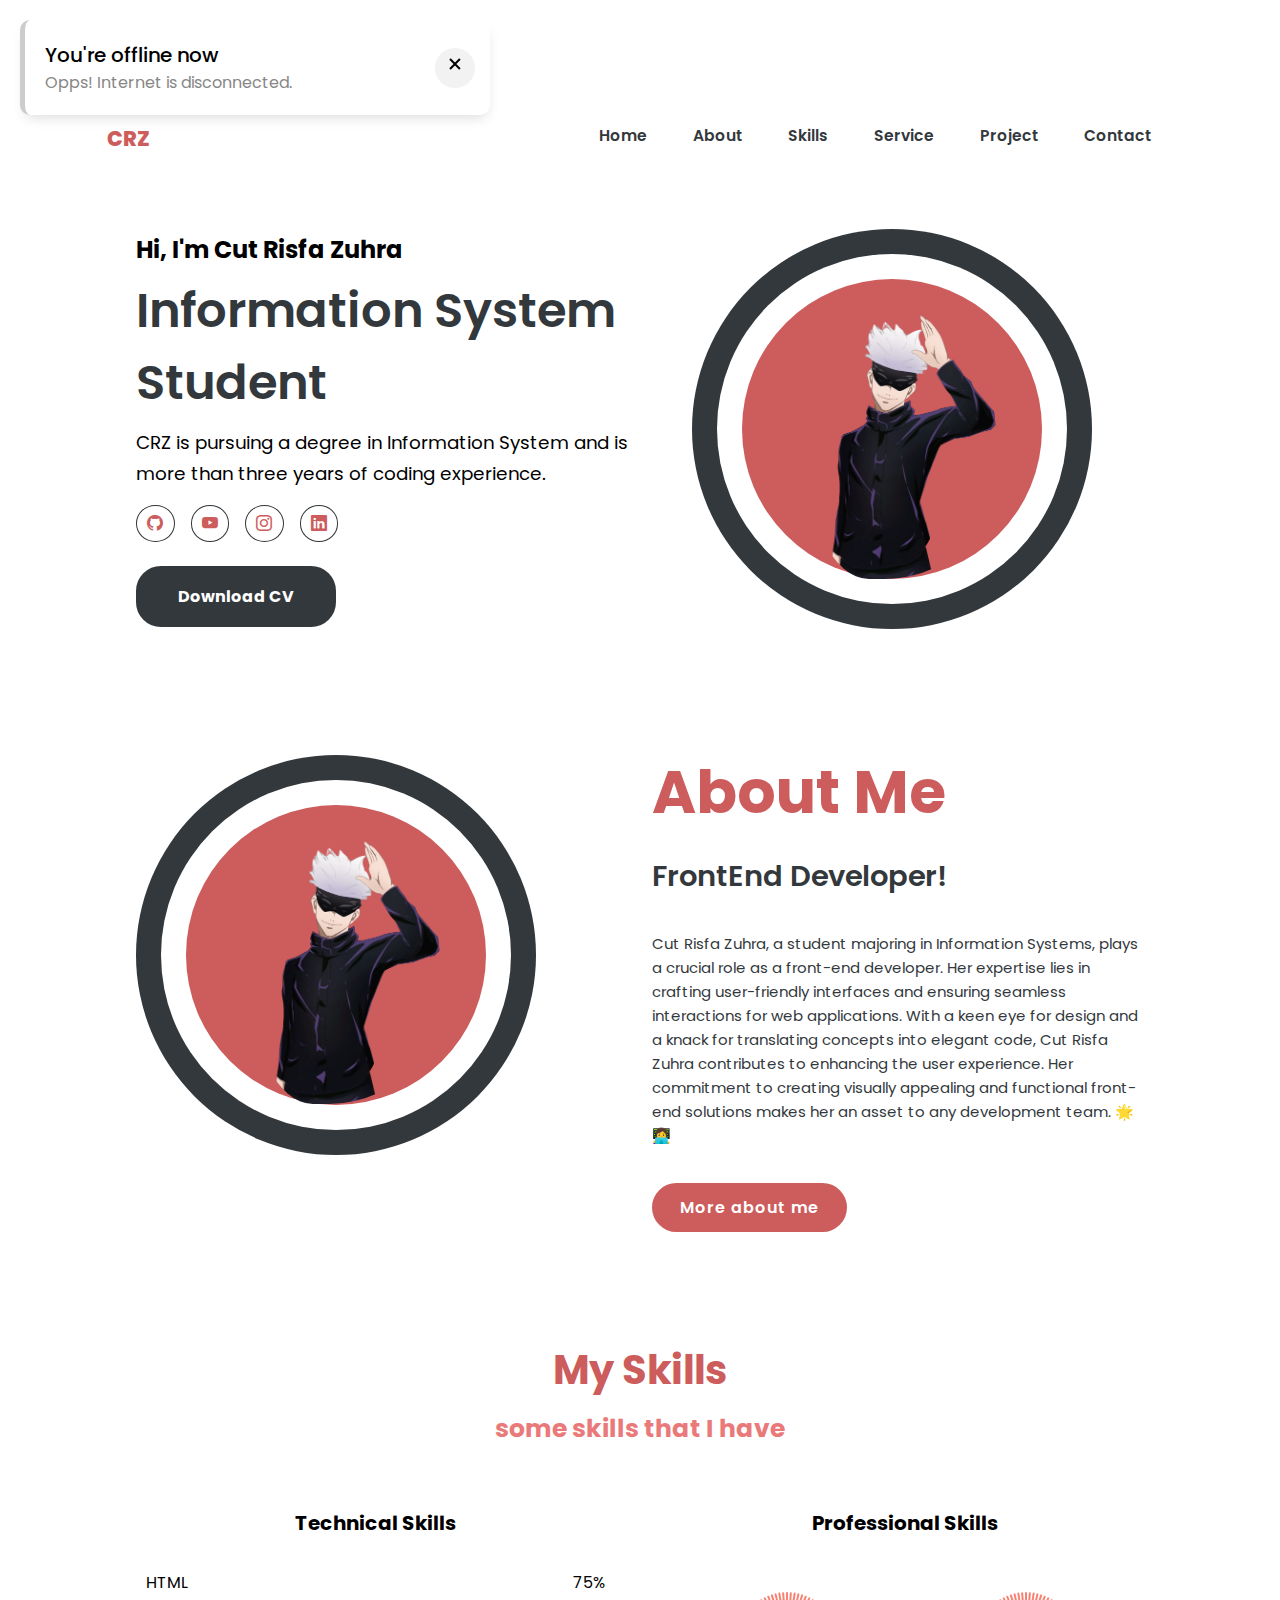
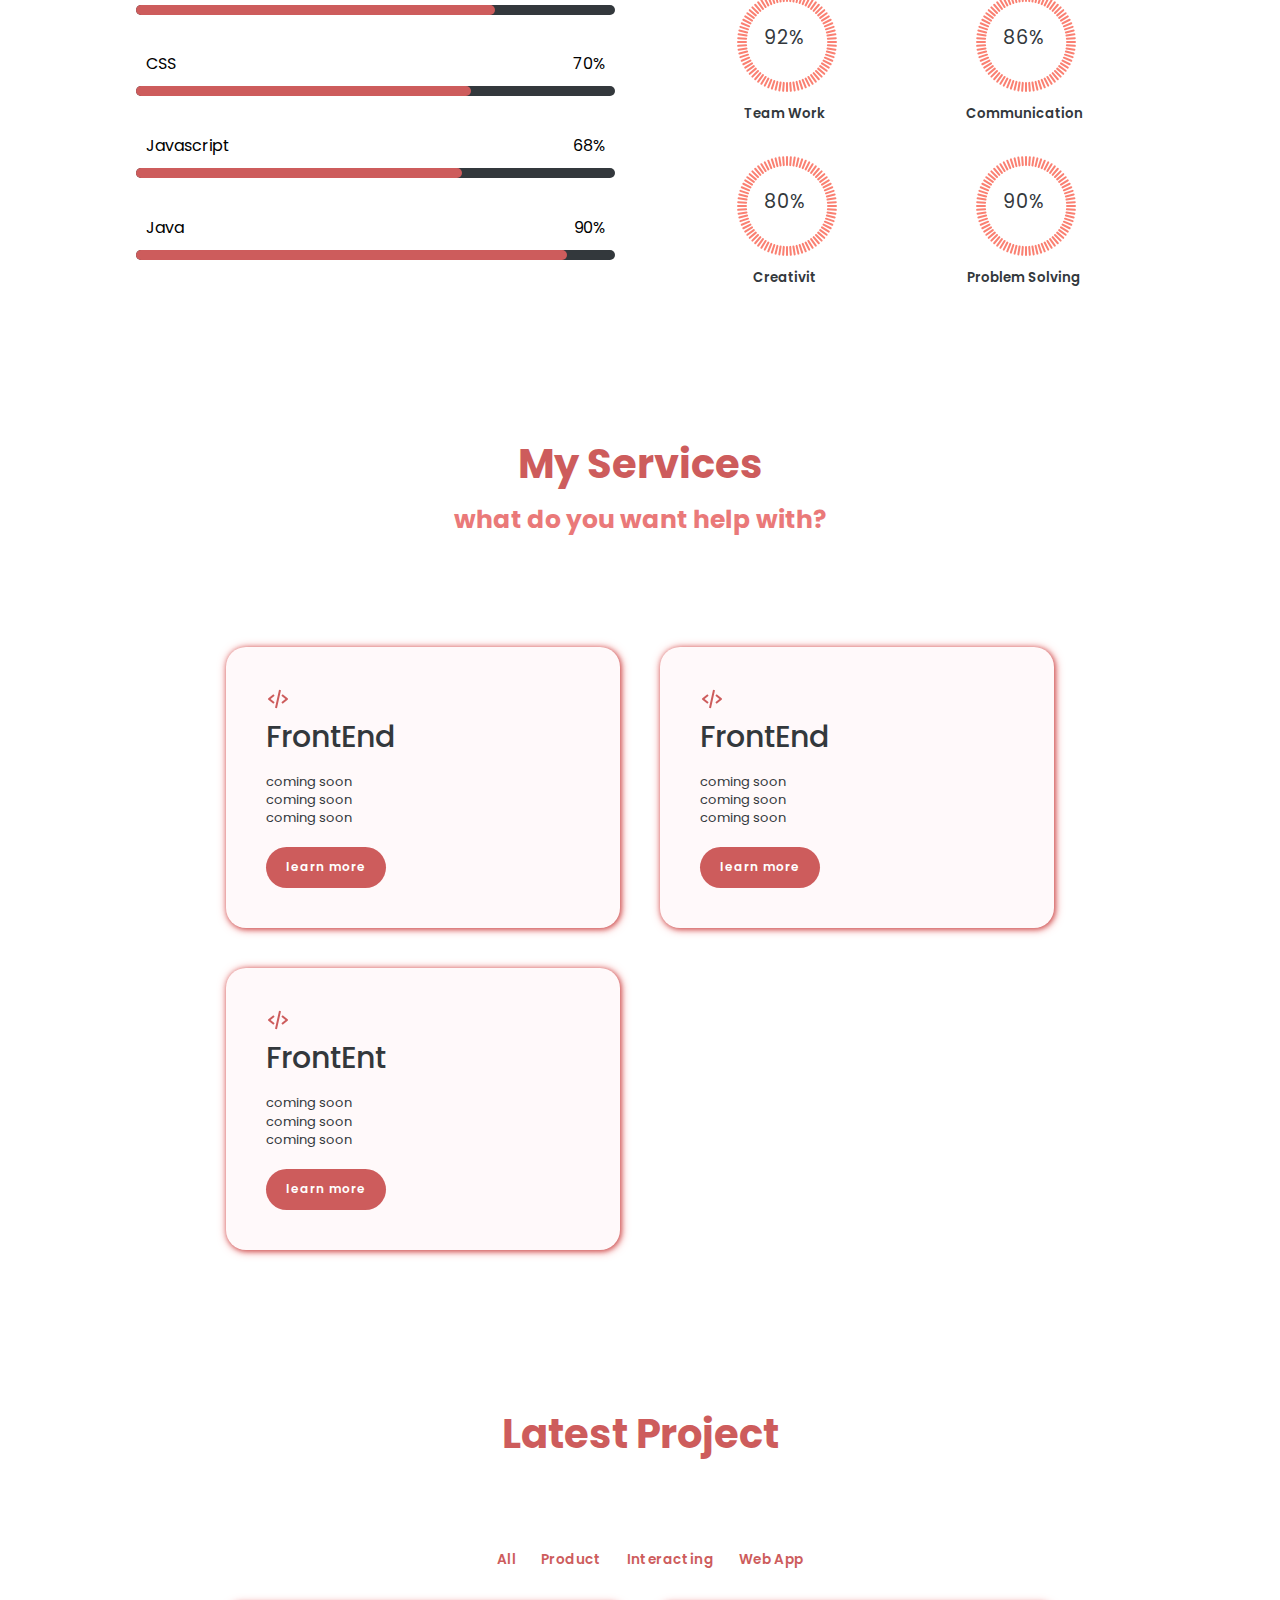
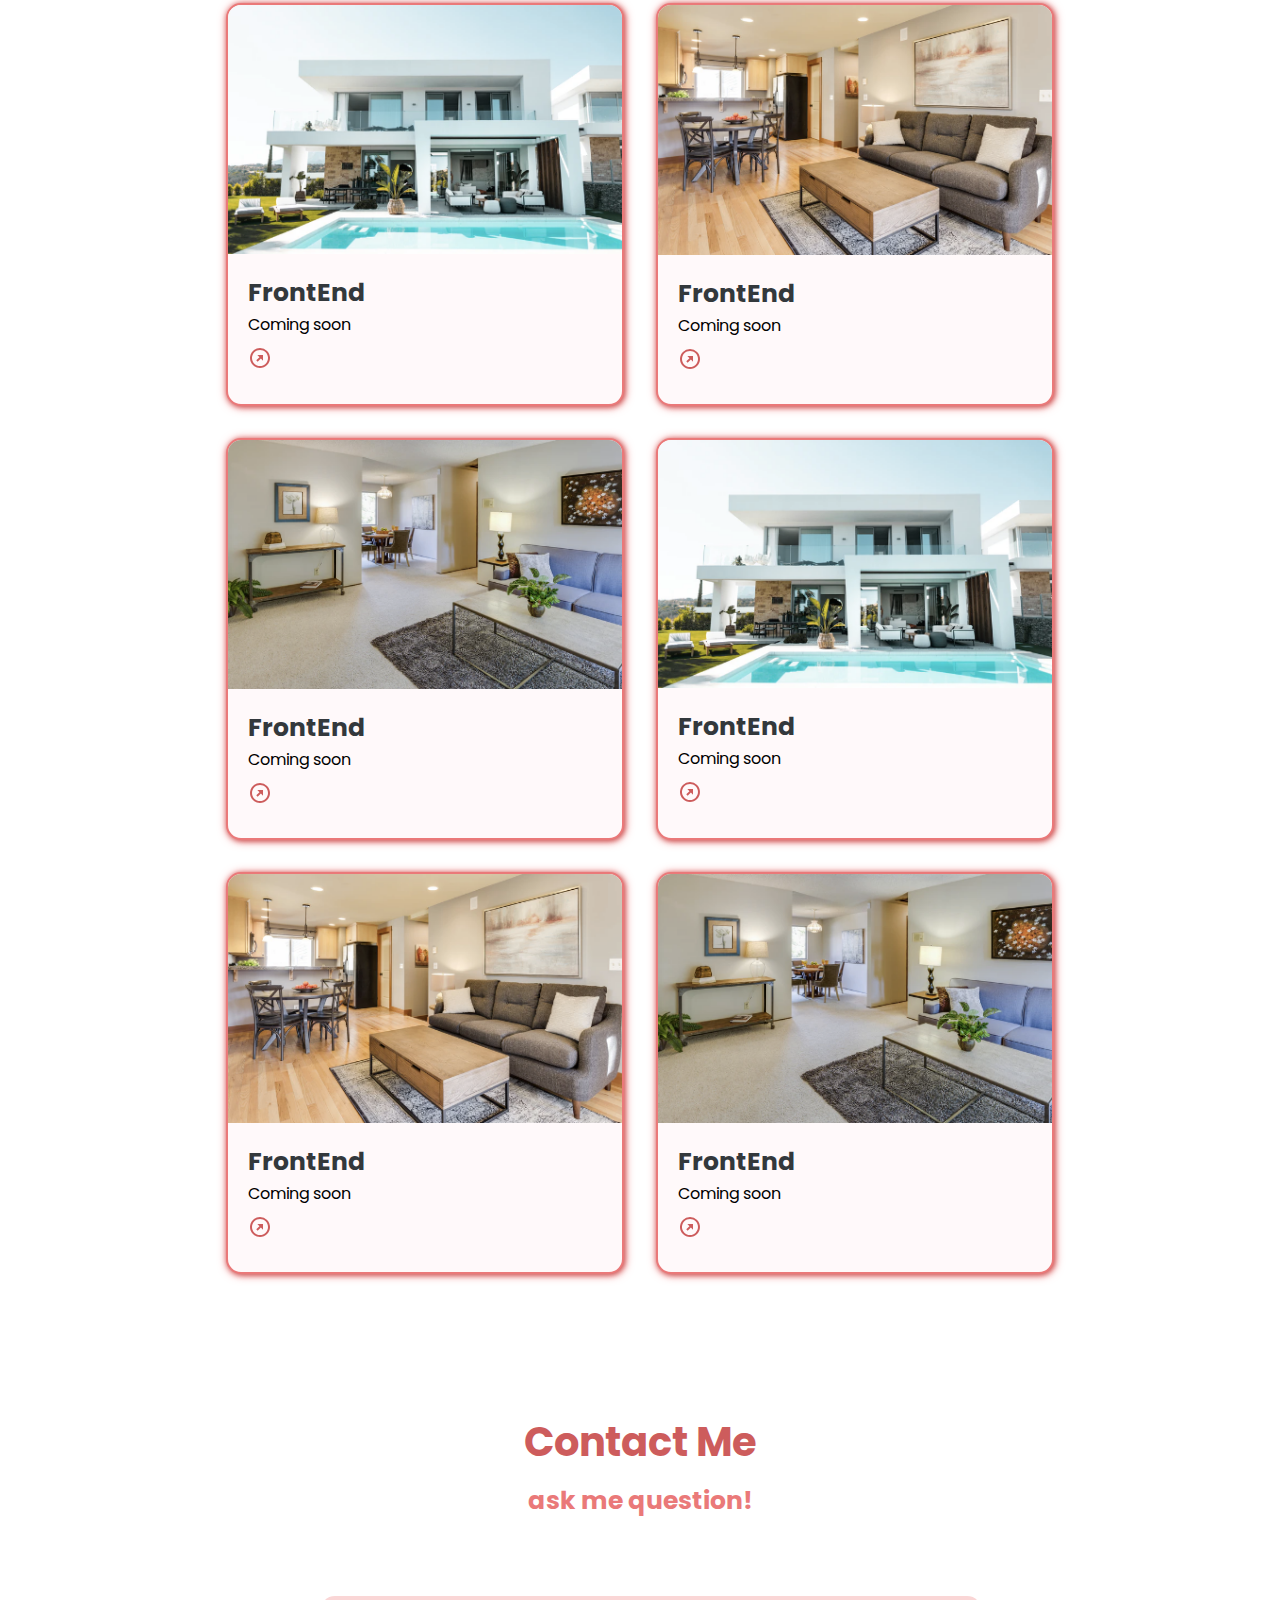
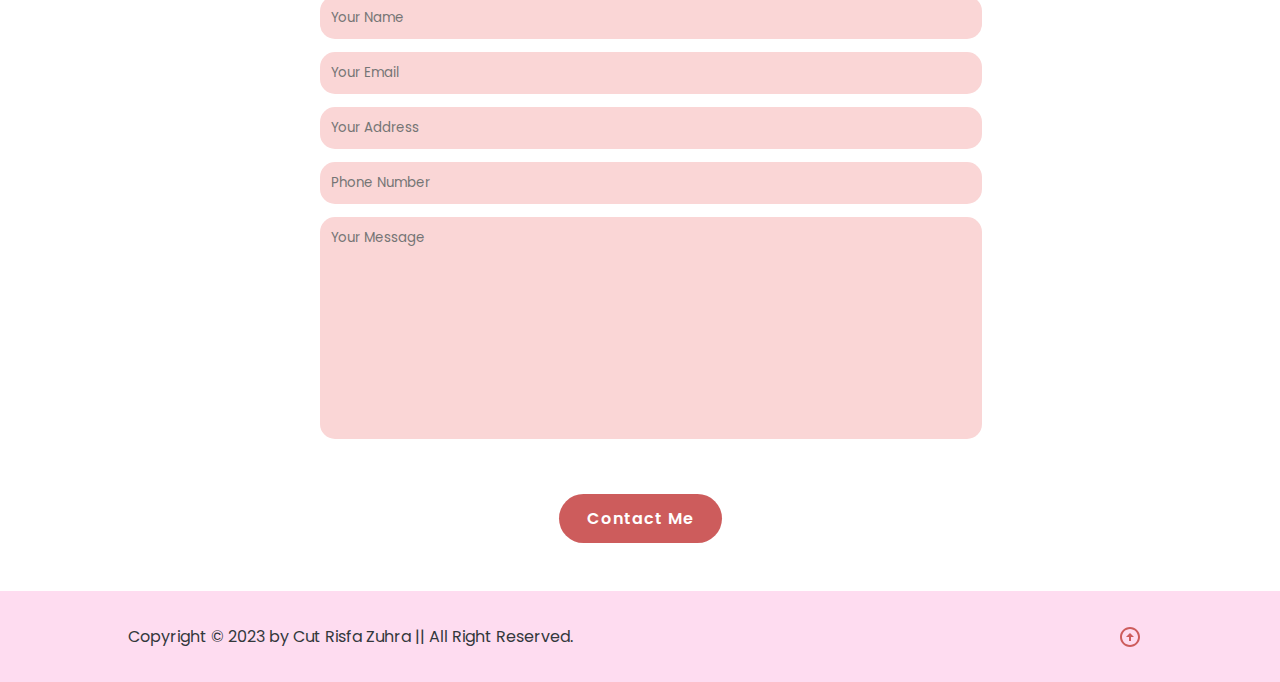
==== commit 30ebfbd1: "update lagi" ====
--- a/index.html
+++ b/index.html
@@ -10,6 +10,22 @@
     <title>Portfolio</title>
 </head>
 <body>
+    <!----------------------PopUp API Network---------------------->
+    <section class="network">
+    <div class="wrapper">
+        <div class="toast">
+            <div class="konten">
+                <div class="icon"><i class="wifi"><svg xmlns="http://www.w3.org/2000/svg" width="24" height="24" viewBox="0 0 24 24" style="fill: rgba(0, 0, 0, 1);transform: msFilter"><path d="M12 6c3.537 0 6.837 1.353 9.293 3.809l1.414-1.414C19.874 5.561 16.071 4 12 4c-4.071.001-7.874 1.561-10.707 4.395l1.414 1.414C5.163 7.353 8.463 6 12 6zm5.671 8.307c-3.074-3.074-8.268-3.074-11.342 0l1.414 1.414c2.307-2.307 6.207-2.307 8.514 0l1.414-1.414z"></path><path d="M20.437 11.293c-4.572-4.574-12.301-4.574-16.873 0l1.414 1.414c3.807-3.807 10.238-3.807 14.045 0l1.414-1.414z"></path><circle cx="12" cy="18" r="2"></circle></svg></i></div>
+                <div class="details">
+                    <span>You're online now</span>
+                    <p>Yippi!! Internet is connected.</p>
+                </div>
+            </div>
+            <div class="close-icon"><i class="close"><svg xmlns="http://www.w3.org/2000/svg" width="24" height="24" viewBox="0 0 24 24" style="fill: rgba(0, 0, 0, 1);transform: msFilter"><path d="m16.192 6.344-4.243 4.242-4.242-4.242-1.414 1.414L10.535 12l-4.242 4.242 1.414 1.414 4.242-4.242 4.243 4.242 1.414-1.414L13.364 12l4.242-4.242z"></path></svg></i></div>
+        </div>
+    </div>
+    </section>
+    
     <!----------------------NavBar---------------------->
     <header id="header">
         <div class="logo">
@@ -32,7 +48,7 @@
     </header>
 
     <!----------------------Hero---------------------->
-    <section>
+    <section class="hero">
         <div class="main">
             <div class="Information">
                 <h3>Hi, I'm Cut Risfa Zuhra</h3>
--- a/css/style.css
+++ b/css/style.css
@@ -16,6 +16,115 @@
     font-family: 'Outfit', sans-serif;
     margin: auto;
 }
+
+/*---------------------PopUp API Network---------------------*/
+.network{
+    overflow: hidden;
+    background: #f2f2f2;
+  }
+.wrapper{
+    position: absolute;
+    top: 20px;
+    left: 20px;
+    animation: show_toast 1s ease forwards;
+}
+
+@keyframes show_toast {
+    0%{
+      transform: translateX(-100%);
+    }
+    40%{
+      transform: translateX(10%);
+    }
+    80%, 100%{
+      transform: translateX(20px);
+    }
+}
+
+.wrapper.hide{
+    animation: hide_toast 1s ease forwards;
+}
+  
+@keyframes hide_toast {
+    0%{
+      transform: translateX(20px);
+    }
+    40%{
+      transform: translateX(10%);
+    }
+    80%, 100%{
+      opacity: 0;
+      pointer-events: none;
+      transform: translateX(-100%);
+    }
+}
+  
+.wrapper .toast{
+    background: #fff;
+    padding: 20px 15px 20px 20px;
+    border-radius: 10px;
+    border-left: 5px solid #2ecc71;
+    box-shadow: 1px 7px 14px -5px rgba(0,0,0,0.15);
+    width: 430px;
+    display: flex;
+    align-items: center;
+    justify-content: space-between;
+}
+  
+.wrapper .toast.offline{
+    border-color: #ccc;
+}
+  
+.toast .content{
+    display: flex;
+    align-items: center;
+}
+  
+.content .icon{
+    font-size: 25px;
+    color: #fff;
+    height: 50px;
+    width: 50px;
+    text-align: center;
+    line-height: 50px;
+    border-radius: 50%;
+    background: #2ecc71;
+}
+  
+.toast.offline .content .icon{
+    background: #ccc;
+}
+  
+.content .details{
+    margin-left: 15px;
+}
+  
+.details span{
+    font-size: 20px;
+    font-weight: 500;
+}
+  
+.details p{
+    color: #878787;
+}
+  
+.toast .close-icon{
+    color: #878787;
+    font-size: 23px;
+    cursor: pointer;
+    height: 40px;
+    width: 40px;
+    text-align: center;
+    line-height: 40px;
+    border-radius: 50%;
+    background: #f2f2f2;
+    transition: all 0.3s ease;
+}
+  
+.close-icon:hover{
+    background: #efefef;
+}
+
 
 /*---------------------Scroll---------------------*/
 ::-webkit-scrollbar {
